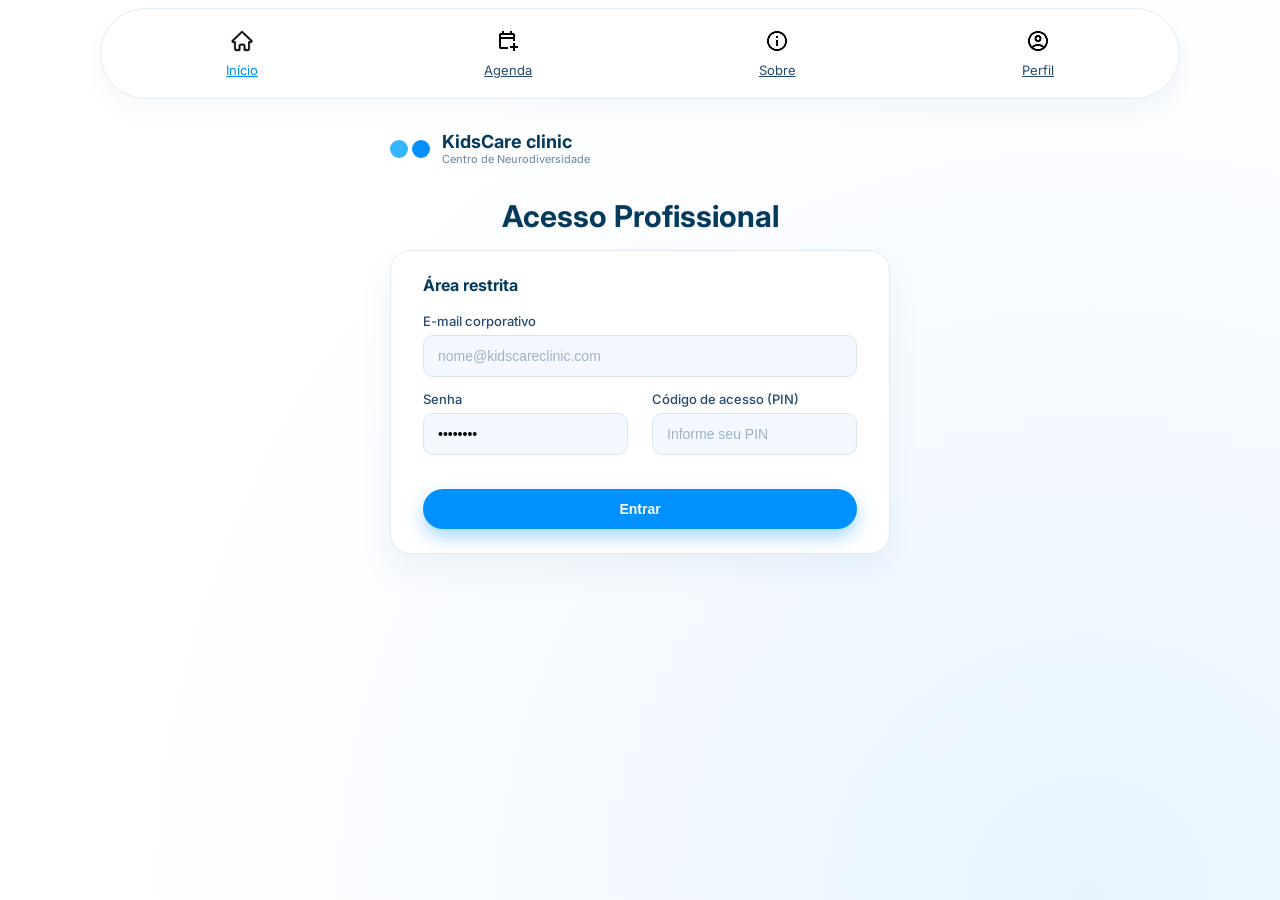
==== acesso-profissional.html @ 4a9fa418 "Feature: Front End of software" ====
<!DOCTYPE html>
<html lang="pt-BR">
<head>
  <meta charset="UTF-8">
  <title>KidsCare clinic - Acesso Profissional</title>
  <meta name="viewport" content="width=device-width, initial-scale=1.0">
  <link rel="preconnect" href="https://fonts.googleapis.com">
  <link rel="preconnect" href="https://fonts.gstatic.com" crossorigin>
  <link href="https://fonts.googleapis.com/css2?family=Inter:wght@300;400;500;600;700&display=swap" rel="stylesheet">
  <link rel="stylesheet" href="css/styles.css">
</head>
<body>
  <div class="app">
    <!-- Barra de navegação superior -->
    <header class="topbar">
      <div class="topbar-inner">
                <nav class="topbar-menu">
          <a class="topbar-item active" href="index.html">
            <span class="topbar-icon">
              <img src="img/botao-de-inicio.png" alt="Logo" style="width: 24px; height: 24px;">
            </span>
            <span class="topbar-label">Início</span>
          </a>
          <a class="topbar-item" href="agendamentos.html">
            <span class="topbar-icon">
              <img src="img/calendar.png" style="width: 24px; height: 24px;">
            </span>
            <span class="topbar-label">Agenda</span>
          </a>
          <a class="topbar-item" href="inicio-clinica.html">
            <span class="topbar-icon">
              <img src="img/info.png" style="width: 24px; height: 24px;">
            </span>
            <span class="topbar-label">Sobre</span>
          </a>
          <a class="topbar-item" href="login-paciente.html">
            <span class="topbar-icon">
              <img src="img/user.png" style="width: 24px; height: 24px;">
            </span>
            <span class="topbar-label">Perfil</span>
          </a>
        </nav>
      </div>
    </header>

    <main class="content">
      <!-- Logo -->
      <section class="logo-row">
        <div class="logo-wrapper">
          <div class="logo-mark">
            <span class="circle circle-left"></span>
            <span class="circle circle-right"></span>
          </div>
          <div class="logo-text">
            <span class="logo-title">KidsCare clinic</span>
            <span class="logo-subtitle">Centro de Neurodiversidade</span>
          </div>
        </div>
      </section>

      <!-- Título da página -->
      <section class="page-title-row">
        <h1 class="page-title">Acesso Profissional</h1>
      </section>

      <!-- Card de acesso profissional -->
      <section class="pro-wrapper">
        <div class="pro-card">
          <div class="pro-card-header">
            <h2 class="pro-card-title">Área restrita</h2>
          </div>

          <form action="agendamentos.html" method="get">
            <div class="form-group">
              <label for="emailCorporativo" class="form-label">E-mail corporativo</label>
              <input
                id="emailCorporativo"
                name="emailCorporativo"
                type="email"
                class="form-control"
                placeholder="nome@kidscareclinic.com" />
            </div>

            <div class="pro-grid">
              <div class="form-group">
                <label for="senha" class="form-label">Senha</label>
                <input
                  id="senha"
                  name="senha"
                  type="password"
                  class="form-control"
                  value="********" />
              </div>

              <div class="form-group">
                <label for="pin" class="form-label">Código de acesso (PIN)</label>
                <input
                  id="pin"
                  name="pin"
                  type="text"
                  class="form-control"
                  placeholder="Informe seu PIN" />
              </div>
            </div>

            <div class="pro-actions">
              <button type="submit" class="btn btn-primary btn-block">
                Entrar
              </button>
            </div>
          </form>
        </div>
      </section>
    </main>
  </div>
</body>
</html>
---- css/styles.css ----
/* ==========================================================================
   Layout base
   ========================================================================== */
*,
*::before,
*::after {
  box-sizing: border-box;
}

html, body {
  height: 100%;
}

body {
  margin: 0;
  font-family: 'Inter', system-ui, -apple-system, BlinkMacSystemFont, 'Segoe UI', sans-serif;
  background:
    radial-gradient(circle at 85% 100%, #e7f4ff 0, #f7fbff 40%, #ffffff 70%);
  color: #043a5b;
}

.app {
  min-height: 100vh;
  display: flex;
  flex-direction: column;
}

/* ==========================================================================
   Topbar
   ========================================================================== */

.topbar {
  width: 100%;
  padding: 8px 16px 0;
}

.topbar-inner {
  max-width: 1080px;
  margin: 0 auto;
  background-color: #ffffff;
  border-radius: 999px;
  border: 1px solid #e0ebf5;
  box-shadow: 0 12px 24px rgba(16, 82, 132, 0.04);
}

.topbar-menu {
  display: flex;
  align-items: center;
  justify-content: space-around;
  padding: 12px 24px;
  gap: 24px;
}

.topbar-item {
  border: none;
  background: transparent;
  cursor: pointer;
  display: flex;
  flex-direction: column;
  align-items: center;
  gap: 4px;
  padding: 8px 16px;
  border-radius: 999px;
  font-size: 13px;
  color: #244a70;
  transition: background 0.2s ease, color 0.2s ease, transform 0.1s ease;
}

.topbar-icon {
  font-size: 20px;
}

.topbar-item:hover {
  background-color: #f1f7ff;
  transform: translateY(-1px);
}

.topbar-item.active {
  color: #0091ff;
}

/* ==========================================================================
   Conteúdo principal
   ========================================================================== */

.content {
  max-width: 1080px;
  margin: 24px auto 40px;
  padding: 0 16px 40px;
}

.logo-row {
  margin-top: 8px;
}

.logo-wrapper {
  display: inline-flex;
  align-items: center;
  gap: 12px;
}

.logo-mark {
  position: relative;
  width: 40px;
  height: 24px;
}

.circle {
  position: absolute;
  top: 50%;
  transform: translateY(-50%);
  width: 18px;
  height: 18px;
  border-radius: 999px;
}

.circle-left {
  left: 0;
  background-color: #33b5ff;
}

.circle-right {
  right: 0;
  background-color: #0091ff;
}

.logo-text {
  display: flex;
  flex-direction: column;
  justify-content: center;
}

.logo-title {
  font-size: 18px;
  font-weight: 700;
  color: #043a5b;
}

.logo-subtitle {
  font-size: 11px;
  color: #6b859e;
}

/* Boas-vindas */

.welcome-row {
  margin: 24px 0 16px;
  text-align: center;
}

.welcome-title {
  margin: 0;
  font-size: 28px;
  color: #043a5b;
  font-weight: 700;
}

/* ==========================================================================
   Card principal
   ========================================================================== */

.hero-card {
  background-color: #ffffff;
  border-radius: 24px;
  border: 1px solid #e0ebf5;
  box-shadow: 0 20px 40px rgba(11, 77, 128, 0.06);
  padding: 32px 40px 28px;
  display: flex;
  flex-direction: column;
  gap: 36px;
}

.hero-header {
  display: flex;
  align-items: center;
  justify-content: space-between;
  gap: 24px;
}

.hero-text {
  max-width: 520px;
}

.hero-title {
  margin: 0 0 8px;
  font-size: 34px;
  color: #043a5b;
}

.hero-subtitle {
  margin: 0;
  font-size: 15px;
  line-height: 1.5;
  color: #4a6a88;
}

.hero-graphic {
  flex: 0 0 auto;
}

.graphic-outer-circle {
  position: relative;
  width: 140px;
  height: 140px;
  border-radius: 999px;
  background-color: #eaf6ff;
  display: flex;
  align-items: center;
  justify-content: center;
}

.graphic-circle {
  position: absolute;
  width: 78px;
  height: 78px;
  border-radius: 999px;
  opacity: 0.95;
}

.graphic-circle-left {
  left: 26px;
  background-color: #0091ff;
}

.graphic-circle-right {
  right: 26px;
  background-color: #33b5ff;
}

/* Botões */

.hero-actions {
  display: flex;
  flex-wrap: wrap;
  gap: 16px;
}

.btn {
  border-radius: 999px;
  padding: 12px 28px;
  font-size: 14px;
  font-weight: 600;
  border: none;
  cursor: pointer;
  transition: box-shadow 0.18s ease, transform 0.1s ease, background-color 0.18s ease,
    color 0.18s ease;
  white-space: nowrap;
}

.btn-primary {
  background-color: #0091ff;
  color: #ffffff;
  box-shadow: 0 8px 18px rgba(0, 145, 255, 0.35);
}

.btn-primary:hover {
  background-color: #0077d1;
  transform: translateY(-1px);
  box-shadow: 0 10px 22px rgba(0, 119, 209, 0.38);
}

.btn-secondary {
  background-color: #e6f4ff;
  color: #0077d1;
}

.btn-secondary:hover {
  background-color: #d3ebff;
  transform: translateY(-1px);
}

.btn-dark {
  background-color: #043a5b;
  color: #ffffff;
}

.btn-dark:hover {
  background-color: #02273d;
  transform: translateY(-1px);
}

/* ==========================================================================
   Responsividade
   ========================================================================== */

@media (max-width: 768px) {
  .topbar-inner {
    border-radius: 24px;
  }

  .topbar-menu {
    justify-content: space-between;
    padding-inline: 16px;
  }

  .content {
    margin-top: 16px;
  }

  .hero-card {
    padding: 24px 20px 24px;
  }

  .hero-header {
    flex-direction: column;
    align-items: flex-start;
  }

  .hero-graphic {
    align-self: center;
  }

  .hero-title {
    font-size: 26px;
  }

  .welcome-title {
    font-size: 24px;
  }

  .hero-actions {
    justify-content: center;
  }

  .btn {
    width: 100%;
    text-align: center;
  }
}


/* ==========================================================================
   Página de Login
   ========================================================================== */

.page-title-row {
  margin: 32px 0 16px;
  text-align: center;
}

.page-title {
  margin: 0;
  font-size: 30px;
  font-weight: 700;
  color: #043a5b;
}

.login-wrapper {
  display: flex;
  justify-content: center;
  margin-top: 8px;
}

.login-card {
  width: 100%;
  max-width: 520px;
  background-color: #ffffff;
  border-radius: 20px;
  border: 1px solid #e0ebf5;
  box-shadow: 0 18px 36px rgba(11, 77, 128, 0.06);
  padding: 24px 32px 20px;
}

.login-card-header {
  margin-bottom: 16px;
}

.login-card-title {
  margin: 0;
  font-size: 16px;
  font-weight: 700;
  color: #043a5b;
}

.form-group {
  display: flex;
  flex-direction: column;
  gap: 6px;
  margin-bottom: 14px;
}

.form-label {
  font-size: 13px;
  font-weight: 500;
  color: #244a70;
}

.form-control {
  border-radius: 10px;
  border: 1px solid #d7e5f3;
  background-color: #f4f8ff;
  padding: 12px 14px;
  font-size: 14px;
  outline: none;
  transition: border-color 0.16s ease, box-shadow 0.16s ease, background-color 0.16s ease;
}

.form-control::placeholder {
  color: #9fb3c6;
}

.form-control:focus {
  background-color: #ffffff;
  border-color: #0091ff;
  box-shadow: 0 0 0 2px rgba(0, 145, 255, 0.15);
}

.btn-block {
  width: 100%;
  justify-content: center;
}

.login-footer {
  margin-top: 10px;
}

.login-footer a {
  font-size: 12px;
  color: #0091ff;
  text-decoration: none;
}

.login-footer a:hover {
  text-decoration: underline;
}

@media (max-width: 768px) {
  .page-title-row {
    margin-top: 24px;
  }

  .page-title {
    font-size: 24px;
  }

  .login-card {
    padding-inline: 20px;
  }
}


/* ==========================================================================
   Página de Cadastro
   ========================================================================== */

.signup-wrapper {
  display: flex;
  justify-content: center;
  margin-top: 8px;
}

.signup-card {
  width: 100%;
  max-width: 920px;
  background-color: #ffffff;
  border-radius: 20px;
  border: 1px solid #e0ebf5;
  box-shadow: 0 18px 36px rgba(11, 77, 128, 0.06);
  padding: 24px 32px 28px;
}

.signup-card-header {
  margin-bottom: 18px;
}

.signup-card-title {
  margin: 0;
  font-size: 16px;
  font-weight: 700;
  color: #043a5b;
}

.signup-grid {
  display: grid;
  grid-template-columns: repeat(2, minmax(0, 1fr));
  column-gap: 24px;
  row-gap: 14px;
}

.signup-actions {
  display: flex;
  justify-content: center;
  margin-top: 24px;
}

.signup-actions .btn-primary {
  min-width: 230px;
}

@media (max-width: 900px) {
  .signup-card {
    padding-inline: 22px;
  }

  .signup-grid {
    grid-template-columns: 1fr;
  }
}


/* ==========================================================================
   Página de Acesso Profissional
   ========================================================================== */

.pro-wrapper {
  display: flex;
  justify-content: center;
  margin-top: 8px;
}

.pro-card {
  width: 100%;
  max-width: 820px;
  background-color: #ffffff;
  border-radius: 20px;
  border: 1px solid #e0ebf5;
  box-shadow: 0 18px 36px rgba(11, 77, 128, 0.06);
  padding: 24px 32px 24px;
}

.pro-card-header {
  margin-bottom: 18px;
}

.pro-card-title {
  margin: 0;
  font-size: 16px;
  font-weight: 700;
  color: #043a5b;
}

.pro-grid {
  display: grid;
  grid-template-columns: repeat(2, minmax(0, 1fr));
  column-gap: 24px;
  row-gap: 14px;
}

.pro-actions {
  margin-top: 20px;
}

@media (max-width: 900px) {
  .pro-card {
    padding-inline: 22px;
  }

  .pro-grid {
    grid-template-columns: 1fr;
  }
}


/* ==========================================================================
   Página Início - Sobre a clínica
   ========================================================================== */

.about-wrapper {
  display: flex;
  flex-direction: column;
  gap: 20px;
  margin-top: 8px;
}

.about-card {
  background-color: #ffffff;
  border-radius: 20px;
  border: 1px solid #e0ebf5;
  box-shadow: 0 18px 36px rgba(11, 77, 128, 0.06);
  padding: 24px 32px 28px;
}

.about-header {
  margin-bottom: 18px;
}

.about-title {
  margin: 0 0 4px;
  font-size: 16px;
  font-weight: 700;
  color: #043a5b;
}

.about-text {
  margin: 0;
  font-size: 14px;
  color: #4a6a88;
}

.about-grid {
  margin-top: 22px;
  display: grid;
  grid-template-columns: repeat(3, minmax(0, 1fr));
  column-gap: 20px;
  row-gap: 18px;
}

.about-photo {
  background-color: #e6f4ff;
  border-radius: 18px;
  overflow: hidden;
  display: flex;
  align-items: center;
  justify-content: center;
}

.about-photo img {
  width: 100%;
  height: 100%;
  object-fit: cover;
  display: block;
}

/* Card de horários */

.schedule-card {
  background-color: #ffffff;
  border-radius: 20px;
  border: 1px solid #e0ebf5;
  box-shadow: 0 18px 36px rgba(11, 77, 128, 0.05);
  padding: 18px 32px;
  font-size: 14px;
  color: #043a5b;
}

@media (max-width: 900px) {
  .about-card {
    padding-inline: 22px;
  }

  .about-grid {
    grid-template-columns: repeat(2, minmax(0, 1fr));
  }
}

@media (max-width: 600px) {
  .about-grid {
    grid-template-columns: 1fr;
  }
}


/* ==========================================================================
   Página de Agendamentos
   ========================================================================== */

.appointments-wrapper {
  margin-top: 8px;
}

.appointments-card {
  background-color: #ffffff;
  border-radius: 20px;
  border: 1px solid #e0ebf5;
  box-shadow: 0 18px 36px rgba(11, 77, 128, 0.06);
  padding: 24px 32px 28px;
}

.appointments-grid {
  display: grid;
  grid-template-columns: 1fr 1.1fr;
  column-gap: 32px;
  row-gap: 24px;
}

.booking-column,
.doctors-column {
  display: flex;
  flex-direction: column;
}

.card-section-title {
  margin: 0 0 18px;
  font-size: 16px;
  font-weight: 700;
  color: #043a5b;
}

.card-section-subtitle {
  margin: -12px 0 14px;
  font-size: 13px;
  color: #4a6a88;
}

.appointments-spacer {
  margin-top: 10px;
}

.btn-ghost {
  background-color: #f2f7ff;
  color: #0091ff;
}

.btn-ghost:hover {
  background-color: #e3efff;
}

.doctor-list {
  display: flex;
  flex-direction: column;
  gap: 12px;
}

.doctor-item {
  display: flex;
  align-items: center;
  gap: 14px;
  background-color: #f7fbff;
  border-radius: 16px;
  border: 1px solid #e0ebf5;
  padding: 14px 18px;
}

.doctor-avatar {
  flex: 0 0 auto;
  width: 44px;
  height: 44px;
  border-radius: 50%;
  background-color: #e0f1ff;
}

.doctor-info {
  display: flex;
  flex-direction: column;
  gap: 2px;
}

.doctor-name {
  font-size: 14px;
  font-weight: 600;
  color: #043a5b;
}

.doctor-meta {
  font-size: 12px;
  color: #6b859e;
}

.doctor-select-btn {
  margin-left: auto;
  padding-inline: 22px;
  font-size: 13px;
}

@media (max-width: 900px) {
  .appointments-card {
    padding-inline: 22px;
  }

  .appointments-grid {
    grid-template-columns: 1fr;
  }
}
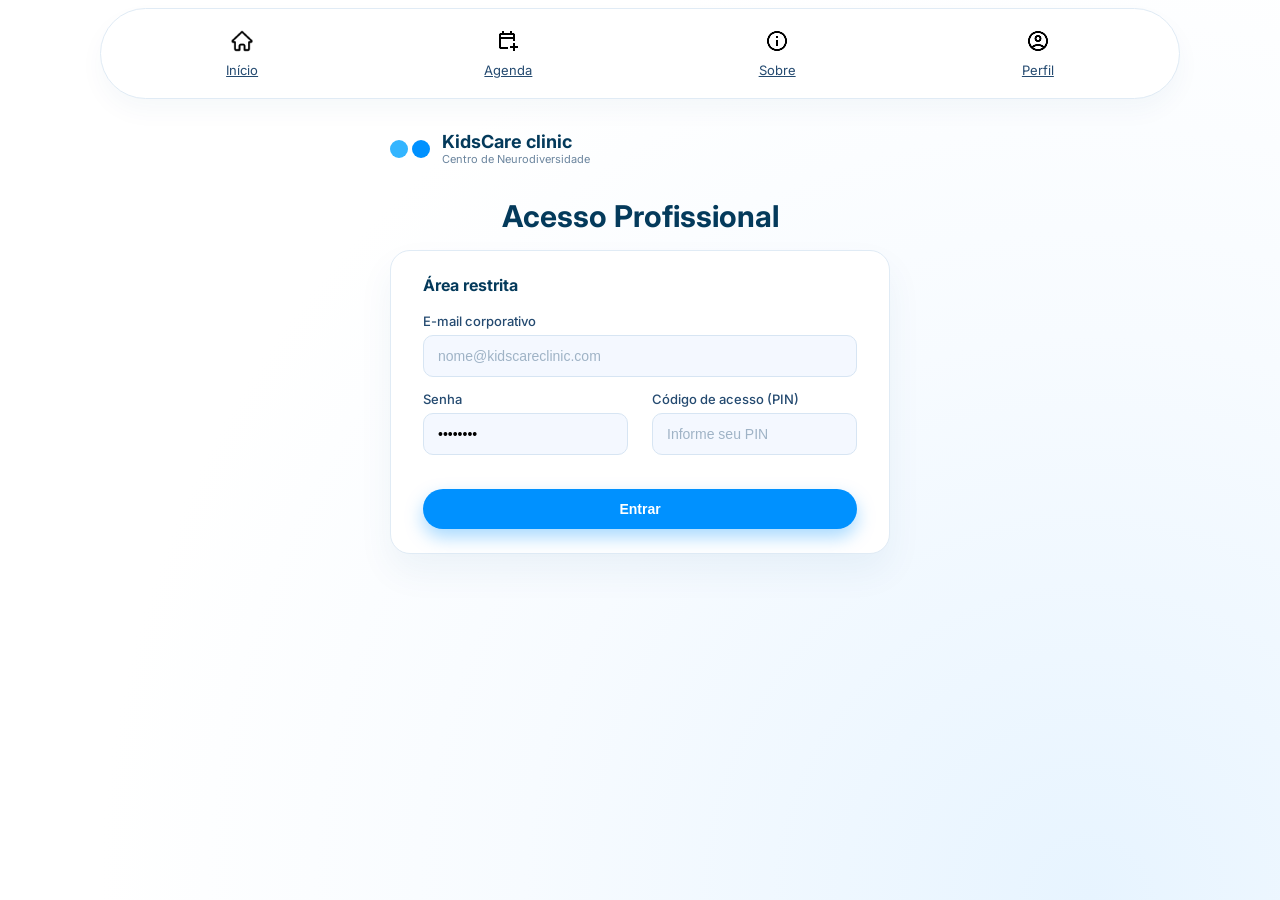
==== commit 26d49a47: "Remove active class from topbar menu items in multiple HTML files" ====
--- a/acesso-profissional.html
+++ b/acesso-profissional.html
@@ -15,7 +15,7 @@
     <header class="topbar">
       <div class="topbar-inner">
                 <nav class="topbar-menu">
-          <a class="topbar-item active" href="index.html">
+          <a class="topbar-item" href="index.html">
             <span class="topbar-icon">
               <img src="img/botao-de-inicio.png" alt="Logo" style="width: 24px; height: 24px;">
             </span>
